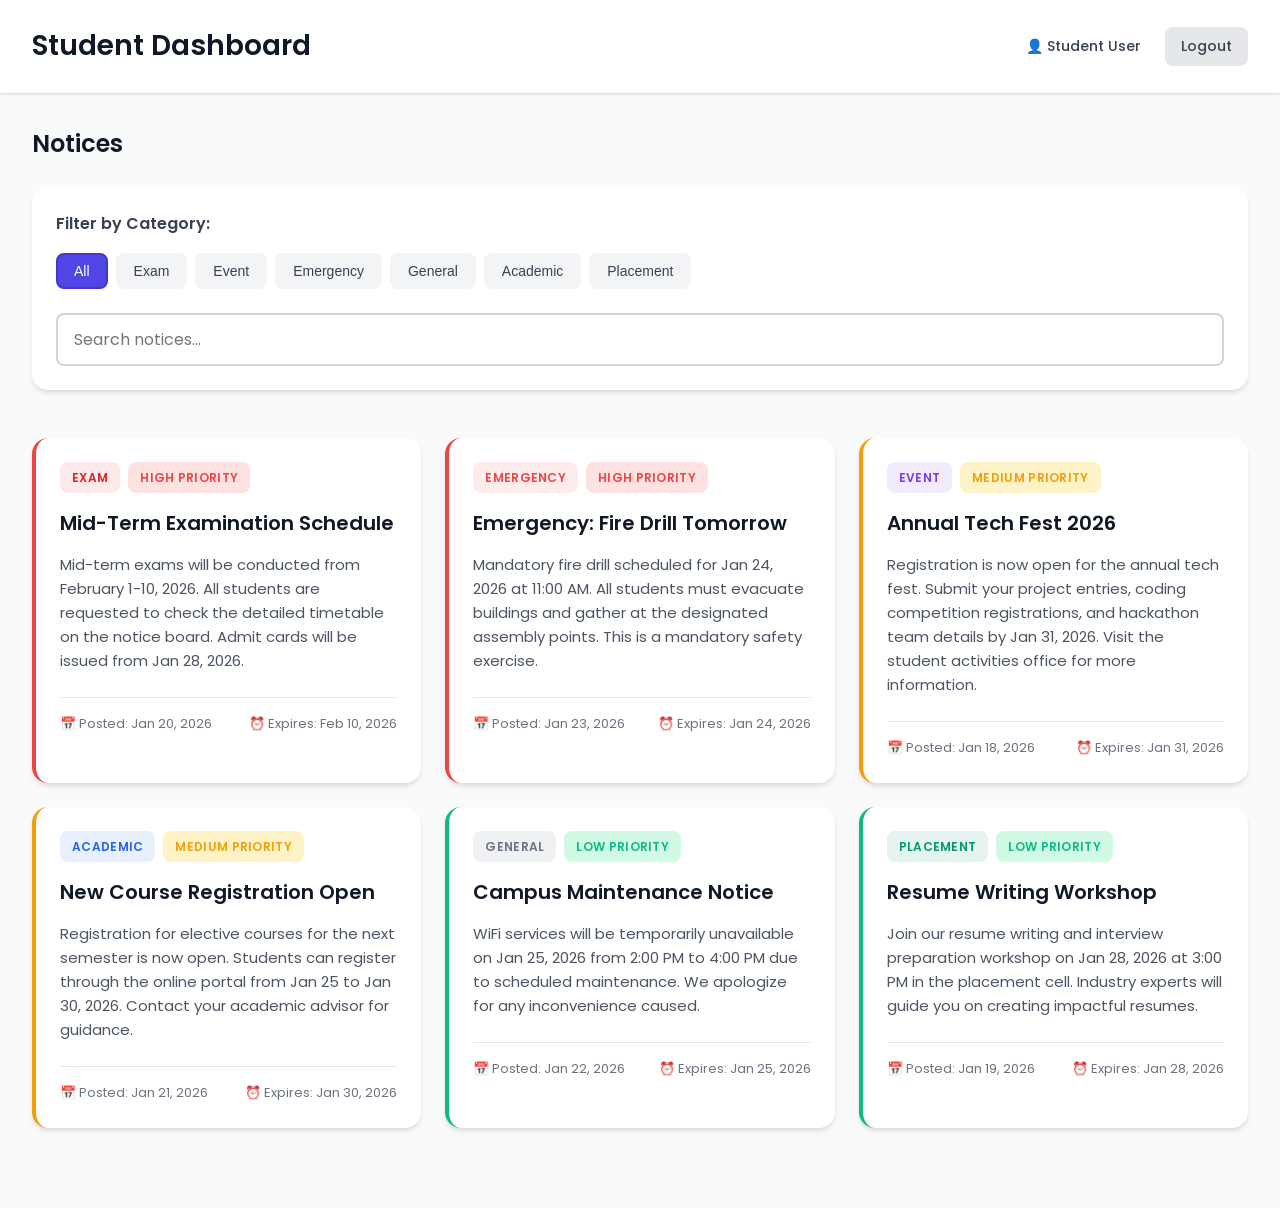
==== student/student-dashboard.html @ 52be4e05 "Create complete frontend structure with all pages and styling Co-authored-by: mokshithaburra <201184" ====
<!DOCTYPE html>
<html lang="en">
<head>
    <meta charset="UTF-8">
    <meta name="viewport" content="width=device-width, initial-scale=1.0">
    <title>Student Dashboard - Digital Notice Board System</title>
    <link rel="stylesheet" href="../css/style.css">
    <link rel="preconnect" href="https://fonts.googleapis.com">
    <link rel="preconnect" href="https://fonts.gstatic.com" crossorigin>
    <link href="https://fonts.googleapis.com/css2?family=Poppins:wght@300;400;500;600;700&display=swap" rel="stylesheet">
</head>
<body>
    <div class="dashboard-container">
        <!-- Header -->
        <header class="dashboard-header">
            <div class="header-left">
                <h1>Student Dashboard</h1>
            </div>
            <div class="header-right">
                <span class="user-info">👤 Student User</span>
                <a href="../auth/login.html" class="btn btn-secondary btn-small">Logout</a>
            </div>
        </header>
        
        <!-- Main Content -->
        <main class="dashboard-main">
            <!-- Filter Section -->
            <section class="section">
                <div class="section-header">
                    <h2>Notices</h2>
                </div>
                
                <div class="filter-bar">
                    <div class="filter-group">
                        <label>Filter by Category:</label>
                        <div class="filter-buttons">
                            <button class="filter-btn active" data-category="all">All</button>
                            <button class="filter-btn" data-category="exam">Exam</button>
                            <button class="filter-btn" data-category="event">Event</button>
                            <button class="filter-btn" data-category="emergency">Emergency</button>
                            <button class="filter-btn" data-category="general">General</button>
                            <button class="filter-btn" data-category="academic">Academic</button>
                            <button class="filter-btn" data-category="placement">Placement</button>
                        </div>
                    </div>
                    
                    <div class="search-bar">
                        <input type="text" class="search-input" placeholder="Search notices..." id="searchNotices">
                    </div>
                </div>
            </section>
            
            <!-- Notices Grid Section -->
            <section class="section">
                <div class="notices-grid" id="noticesGrid">
                    <!-- High Priority Notice -->
                    <div class="notice-card priority-high" data-category="exam">
                        <div class="notice-card-header">
                            <span class="badge badge-exam">Exam</span>
                            <span class="badge badge-high">High Priority</span>
                        </div>
                        <h3 class="notice-card-title">Mid-Term Examination Schedule</h3>
                        <p class="notice-card-description">
                            Mid-term exams will be conducted from February 1-10, 2026. 
                            All students are requested to check the detailed timetable on the notice board. 
                            Admit cards will be issued from Jan 28, 2026.
                        </p>
                        <div class="notice-card-footer">
                            <span class="notice-date">📅 Posted: Jan 20, 2026</span>
                            <span class="notice-expiry">⏰ Expires: Feb 10, 2026</span>
                        </div>
                    </div>
                    
                    <!-- High Priority Emergency Notice -->
                    <div class="notice-card priority-high" data-category="emergency">
                        <div class="notice-card-header">
                            <span class="badge badge-emergency">Emergency</span>
                            <span class="badge badge-high">High Priority</span>
                        </div>
                        <h3 class="notice-card-title">Emergency: Fire Drill Tomorrow</h3>
                        <p class="notice-card-description">
                            Mandatory fire drill scheduled for Jan 24, 2026 at 11:00 AM. 
                            All students must evacuate buildings and gather at the designated assembly points. 
                            This is a mandatory safety exercise.
                        </p>
                        <div class="notice-card-footer">
                            <span class="notice-date">📅 Posted: Jan 23, 2026</span>
                            <span class="notice-expiry">⏰ Expires: Jan 24, 2026</span>
                        </div>
                    </div>
                    
                    <!-- Medium Priority Notice -->
                    <div class="notice-card priority-medium" data-category="event">
                        <div class="notice-card-header">
                            <span class="badge badge-event">Event</span>
                            <span class="badge badge-medium">Medium Priority</span>
                        </div>
                        <h3 class="notice-card-title">Annual Tech Fest 2026</h3>
                        <p class="notice-card-description">
                            Registration is now open for the annual tech fest. Submit your project entries, 
                            coding competition registrations, and hackathon team details by Jan 31, 2026. 
                            Visit the student activities office for more information.
                        </p>
                        <div class="notice-card-footer">
                            <span class="notice-date">📅 Posted: Jan 18, 2026</span>
                            <span class="notice-expiry">⏰ Expires: Jan 31, 2026</span>
                        </div>
                    </div>
                    
                    <!-- Medium Priority Academic Notice -->
                    <div class="notice-card priority-medium" data-category="academic">
                        <div class="notice-card-header">
                            <span class="badge badge-academic">Academic</span>
                            <span class="badge badge-medium">Medium Priority</span>
                        </div>
                        <h3 class="notice-card-title">New Course Registration Open</h3>
                        <p class="notice-card-description">
                            Registration for elective courses for the next semester is now open. 
                            Students can register through the online portal from Jan 25 to Jan 30, 2026. 
                            Contact your academic advisor for guidance.
                        </p>
                        <div class="notice-card-footer">
                            <span class="notice-date">📅 Posted: Jan 21, 2026</span>
                            <span class="notice-expiry">⏰ Expires: Jan 30, 2026</span>
                        </div>
                    </div>
                    
                    <!-- Low Priority Notice -->
                    <div class="notice-card priority-low" data-category="general">
                        <div class="notice-card-header">
                            <span class="badge badge-general">General</span>
                            <span class="badge badge-low">Low Priority</span>
                        </div>
                        <h3 class="notice-card-title">Campus Maintenance Notice</h3>
                        <p class="notice-card-description">
                            WiFi services will be temporarily unavailable on Jan 25, 2026 from 2:00 PM to 4:00 PM 
                            due to scheduled maintenance. We apologize for any inconvenience caused.
                        </p>
                        <div class="notice-card-footer">
                            <span class="notice-date">📅 Posted: Jan 22, 2026</span>
                            <span class="notice-expiry">⏰ Expires: Jan 25, 2026</span>
                        </div>
                    </div>
                    
                    <!-- Low Priority Placement Notice -->
                    <div class="notice-card priority-low" data-category="placement">
                        <div class="notice-card-header">
                            <span class="badge badge-placement">Placement</span>
                            <span class="badge badge-low">Low Priority</span>
                        </div>
                        <h3 class="notice-card-title">Resume Writing Workshop</h3>
                        <p class="notice-card-description">
                            Join our resume writing and interview preparation workshop on Jan 28, 2026 at 3:00 PM 
                            in the placement cell. Industry experts will guide you on creating impactful resumes.
                        </p>
                        <div class="notice-card-footer">
                            <span class="notice-date">📅 Posted: Jan 19, 2026</span>
                            <span class="notice-expiry">⏰ Expires: Jan 28, 2026</span>
                        </div>
                    </div>
                </div>
                
                <!-- Empty State -->
                <div class="empty-state" id="emptyState" style="display: none;">
                    <div class="empty-state-icon">📭</div>
                    <h3>No Notices Found</h3>
                    <p>There are no notices matching your current filter.</p>
                </div>
            </section>
        </main>
    </div>
    
    <script>
        // Filter functionality
        const filterButtons = document.querySelectorAll('.filter-btn');
        const noticeCards = document.querySelectorAll('.notice-card');
        const emptyState = document.getElementById('emptyState');
        const noticesGrid = document.getElementById('noticesGrid');
        
        filterButtons.forEach(btn => {
            btn.addEventListener('click', function() {
                // Update active button
                filterButtons.forEach(b => b.classList.remove('active'));
                this.classList.add('active');
                
                const category = this.dataset.category;
                filterNotices(category);
            });
        });
        
        function filterNotices(category) {
            let visibleCount = 0;
            
            noticeCards.forEach(card => {
                if (category === 'all' || card.dataset.category === category) {
                    card.style.display = 'block';
                    visibleCount++;
                } else {
                    card.style.display = 'none';
                }
            });
            
            // Show/hide empty state
            if (visibleCount === 0) {
                noticesGrid.style.display = 'none';
                emptyState.style.display = 'flex';
            } else {
                noticesGrid.style.display = 'grid';
                emptyState.style.display = 'none';
            }
        }
        
        // Search functionality
        document.getElementById('searchNotices').addEventListener('input', function(e) {
            const searchTerm = e.target.value.toLowerCase();
            const activeCategory = document.querySelector('.filter-btn.active').dataset.category;
            let visibleCount = 0;
            
            noticeCards.forEach(card => {
                const title = card.querySelector('.notice-card-title').textContent.toLowerCase();
                const description = card.querySelector('.notice-card-description').textContent.toLowerCase();
                const category = card.dataset.category;
                
                const matchesSearch = title.includes(searchTerm) || description.includes(searchTerm);
                const matchesCategory = activeCategory === 'all' || category === activeCategory;
                
                if (matchesSearch && matchesCategory) {
                    card.style.display = 'block';
                    visibleCount++;
                } else {
                    card.style.display = 'none';
                }
            });
            
            // Show/hide empty state
            if (visibleCount === 0) {
                noticesGrid.style.display = 'none';
                emptyState.style.display = 'flex';
            } else {
                noticesGrid.style.display = 'grid';
                emptyState.style.display = 'none';
            }
        });
    </script>
</body>
</html>
---- css/style.css ----
/* ================================================
   Digital Notice Board System - Global Stylesheet
   ================================================ */

/* ========== CSS Reset & Base Styles ========== */
* {
    margin: 0;
    padding: 0;
    box-sizing: border-box;
}

:root {
    /* Color Palette */
    --primary-color: #4F46E5;
    --primary-dark: #4338CA;
    --primary-light: #6366F1;
    --secondary-color: #64748B;
    --secondary-dark: #475569;
    
    /* Priority Colors */
    --priority-high: #EF4444;
    --priority-high-light: #FEE2E2;
    --priority-medium: #F59E0B;
    --priority-medium-light: #FEF3C7;
    --priority-low: #10B981;
    --priority-low-light: #D1FAE5;
    
    /* Category Colors */
    --color-exam: #DC2626;
    --color-event: #7C3AED;
    --color-emergency: #EF4444;
    --color-general: #6B7280;
    --color-academic: #2563EB;
    --color-placement: #059669;
    
    /* Status Colors */
    --status-active: #10B981;
    --status-expired: #EF4444;
    
    /* Neutral Colors */
    --white: #FFFFFF;
    --gray-50: #F9FAFB;
    --gray-100: #F3F4F6;
    --gray-200: #E5E7EB;
    --gray-300: #D1D5DB;
    --gray-400: #9CA3AF;
    --gray-500: #6B7280;
    --gray-600: #4B5563;
    --gray-700: #374151;
    --gray-800: #1F2937;
    --gray-900: #111827;
    
    /* Shadows */
    --shadow-sm: 0 1px 2px 0 rgba(0, 0, 0, 0.05);
    --shadow: 0 1px 3px 0 rgba(0, 0, 0, 0.1), 0 1px 2px 0 rgba(0, 0, 0, 0.06);
    --shadow-md: 0 4px 6px -1px rgba(0, 0, 0, 0.1), 0 2px 4px -1px rgba(0, 0, 0, 0.06);
    --shadow-lg: 0 10px 15px -3px rgba(0, 0, 0, 0.1), 0 4px 6px -2px rgba(0, 0, 0, 0.05);
    --shadow-xl: 0 20px 25px -5px rgba(0, 0, 0, 0.1), 0 10px 10px -5px rgba(0, 0, 0, 0.04);
    
    /* Border Radius */
    --radius-sm: 0.375rem;
    --radius: 0.5rem;
    --radius-md: 0.75rem;
    --radius-lg: 1rem;
    --radius-xl: 1.5rem;
    
    /* Spacing */
    --spacing-xs: 0.5rem;
    --spacing-sm: 1rem;
    --spacing-md: 1.5rem;
    --spacing-lg: 2rem;
    --spacing-xl: 3rem;
    
    /* Typography */
    --font-family: 'Poppins', -apple-system, BlinkMacSystemFont, 'Segoe UI', sans-serif;
}

body {
    font-family: var(--font-family);
    font-size: 16px;
    line-height: 1.6;
    color: var(--gray-800);
    background-color: var(--gray-50);
    min-height: 100vh;
}

/* ========== Landing Page Styles ========== */
.landing-container {
    min-height: 100vh;
    display: flex;
    align-items: center;
    justify-content: center;
    background: linear-gradient(135deg, var(--primary-color) 0%, var(--primary-dark) 100%);
    padding: var(--spacing-md);
}

.landing-content {
    max-width: 1200px;
    width: 100%;
    text-align: center;
}

.landing-header {
    margin-bottom: var(--spacing-xl);
}

.landing-title {
    font-size: 3.5rem;
    font-weight: 700;
    color: var(--white);
    margin-bottom: var(--spacing-sm);
    text-shadow: 0 4px 6px rgba(0, 0, 0, 0.1);
}

.landing-subtitle {
    font-size: 1.5rem;
    color: rgba(255, 255, 255, 0.9);
    font-weight: 300;
}

.landing-features {
    display: grid;
    grid-template-columns: repeat(auto-fit, minmax(280px, 1fr));
    gap: var(--spacing-lg);
    margin-bottom: var(--spacing-xl);
}

.feature-card {
    background: var(--white);
    padding: var(--spacing-lg);
    border-radius: var(--radius-lg);
    box-shadow: var(--shadow-xl);
    transition: transform 0.3s ease, box-shadow 0.3s ease;
}

.feature-card:hover {
    transform: translateY(-5px);
    box-shadow: 0 25px 50px -12px rgba(0, 0, 0, 0.25);
}

.feature-icon {
    font-size: 3rem;
    margin-bottom: var(--spacing-sm);
}

.feature-card h3 {
    font-size: 1.5rem;
    color: var(--gray-900);
    margin-bottom: var(--spacing-xs);
}

.feature-card p {
    color: var(--gray-600);
    font-size: 1rem;
}

.landing-actions {
    margin-bottom: var(--spacing-xl);
}

.landing-footer {
    color: rgba(255, 255, 255, 0.7);
    font-size: 0.875rem;
}

/* ========== Login Page Styles ========== */
.login-container {
    min-height: 100vh;
    display: flex;
    align-items: center;
    justify-content: center;
    background: linear-gradient(135deg, var(--primary-light) 0%, var(--primary-color) 100%);
    padding: var(--spacing-md);
}

.login-card {
    background: var(--white);
    padding: var(--spacing-xl);
    border-radius: var(--radius-xl);
    box-shadow: var(--shadow-xl);
    width: 100%;
    max-width: 450px;
}

.login-header {
    text-align: center;
    margin-bottom: var(--spacing-lg);
}

.login-header h1 {
    font-size: 2rem;
    color: var(--gray-900);
    margin-bottom: var(--spacing-xs);
}

.login-header p {
    color: var(--gray-600);
    font-size: 1rem;
}

.login-form {
    margin-bottom: var(--spacing-md);
}

.login-footer {
    text-align: center;
    margin-top: var(--spacing-md);
}

/* ========== Form Styles ========== */
.form-group {
    margin-bottom: var(--spacing-md);
}

.form-group label {
    display: block;
    font-weight: 500;
    color: var(--gray-700);
    margin-bottom: var(--spacing-xs);
    font-size: 0.875rem;
}

.form-group input,
.form-group select,
.form-group textarea {
    width: 100%;
    padding: 0.75rem 1rem;
    border: 2px solid var(--gray-300);
    border-radius: var(--radius);
    font-size: 1rem;
    font-family: var(--font-family);
    transition: border-color 0.3s ease, box-shadow 0.3s ease;
}

.form-group input:focus,
.form-group select:focus,
.form-group textarea:focus {
    outline: none;
    border-color: var(--primary-color);
    box-shadow: 0 0 0 3px rgba(79, 70, 229, 0.1);
}

.form-group textarea {
    resize: vertical;
    min-height: 100px;
}

.form-row {
    display: grid;
    gap: var(--spacing-md);
    margin-bottom: var(--spacing-md);
}

.form-row-3 {
    grid-template-columns: repeat(auto-fit, minmax(200px, 1fr));
}

.form-actions {
    display: flex;
    gap: var(--spacing-sm);
    margin-top: var(--spacing-lg);
}

/* ========== Button Styles ========== */
.btn {
    display: inline-flex;
    align-items: center;
    justify-content: center;
    padding: 0.75rem 1.5rem;
    font-size: 1rem;
    font-weight: 500;
    font-family: var(--font-family);
    text-decoration: none;
    border: none;
    border-radius: var(--radius);
    cursor: pointer;
    transition: all 0.3s ease;
    white-space: nowrap;
}

.btn-primary {
    background-color: var(--primary-color);
    color: var(--white);
}

.btn-primary:hover {
    background-color: var(--primary-dark);
    transform: translateY(-2px);
    box-shadow: var(--shadow-lg);
}

.btn-secondary {
    background-color: var(--gray-200);
    color: var(--gray-700);
}

.btn-secondary:hover {
    background-color: var(--gray-300);
}

.btn-small {
    padding: 0.5rem 1rem;
    font-size: 0.875rem;
}

.btn-large {
    padding: 1rem 2rem;
    font-size: 1.125rem;
}

.btn-full {
    width: 100%;
}

.btn-icon {
    background: none;
    border: none;
    cursor: pointer;
    font-size: 1.25rem;
    padding: 0.5rem;
    border-radius: var(--radius-sm);
    transition: background-color 0.2s ease;
}

.btn-icon:hover {
    background-color: var(--gray-100);
}

.btn-edit:hover {
    background-color: rgba(59, 130, 246, 0.1);
}

.btn-delete:hover {
    background-color: rgba(239, 68, 68, 0.1);
}

/* ========== Dashboard Layout ========== */
.dashboard-container {
    min-height: 100vh;
    display: flex;
    flex-direction: column;
}

.dashboard-header {
    background: var(--white);
    padding: var(--spacing-md) var(--spacing-lg);
    box-shadow: var(--shadow);
    display: flex;
    justify-content: space-between;
    align-items: center;
    position: sticky;
    top: 0;
    z-index: 100;
}

.header-left h1 {
    font-size: 1.75rem;
    color: var(--gray-900);
    font-weight: 600;
}

.header-right {
    display: flex;
    align-items: center;
    gap: var(--spacing-md);
}

.user-info {
    color: var(--gray-700);
    font-weight: 500;
    font-size: 0.875rem;
}

.dashboard-main {
    flex: 1;
    padding: var(--spacing-lg);
    max-width: 1400px;
    width: 100%;
    margin: 0 auto;
}

/* ========== Section Styles ========== */
.section {
    margin-bottom: var(--spacing-xl);
}

.section-header {
    display: flex;
    justify-content: space-between;
    align-items: center;
    margin-bottom: var(--spacing-md);
}

.section-header h2 {
    font-size: 1.5rem;
    color: var(--gray-900);
    font-weight: 600;
}

.section-actions {
    display: flex;
    gap: var(--spacing-sm);
}

/* ========== Card Styles ========== */
.card {
    background: var(--white);
    padding: var(--spacing-lg);
    border-radius: var(--radius-lg);
    box-shadow: var(--shadow-md);
}

/* ========== Notice Form Styles ========== */
.notice-form {
    max-width: 100%;
}

/* ========== Table Styles ========== */
.notices-table-container {
    background: var(--white);
    border-radius: var(--radius-lg);
    box-shadow: var(--shadow-md);
    overflow: hidden;
}

.notices-table {
    width: 100%;
    border-collapse: collapse;
}

.notices-table thead {
    background-color: var(--gray-100);
}

.notices-table th {
    padding: 1rem;
    text-align: left;
    font-weight: 600;
    color: var(--gray-700);
    font-size: 0.875rem;
    text-transform: uppercase;
    letter-spacing: 0.05em;
}

.notices-table td {
    padding: 1rem;
    border-top: 1px solid var(--gray-200);
}

.notices-table tbody tr:hover {
    background-color: var(--gray-50);
}

.notice-title-cell strong {
    display: block;
    color: var(--gray-900);
    margin-bottom: 0.25rem;
}

.notice-desc {
    font-size: 0.875rem;
    color: var(--gray-600);
    margin: 0;
}

.action-buttons {
    display: flex;
    gap: 0.5rem;
}

/* ========== Badge Styles ========== */
.badge {
    display: inline-block;
    padding: 0.375rem 0.75rem;
    font-size: 0.75rem;
    font-weight: 600;
    border-radius: var(--radius);
    text-transform: uppercase;
    letter-spacing: 0.025em;
}

/* Priority Badges */
.badge-high {
    background-color: var(--priority-high-light);
    color: var(--priority-high);
}

.badge-medium {
    background-color: var(--priority-medium-light);
    color: var(--priority-medium);
}

.badge-low {
    background-color: var(--priority-low-light);
    color: var(--priority-low);
}

/* Category Badges */
.badge-exam {
    background-color: rgba(220, 38, 38, 0.1);
    color: var(--color-exam);
}

.badge-event {
    background-color: rgba(124, 58, 237, 0.1);
    color: var(--color-event);
}

.badge-emergency {
    background-color: rgba(239, 68, 68, 0.1);
    color: var(--color-emergency);
}

.badge-general {
    background-color: rgba(107, 114, 128, 0.1);
    color: var(--color-general);
}

.badge-academic {
    background-color: rgba(37, 99, 235, 0.1);
    color: var(--color-academic);
}

.badge-placement {
    background-color: rgba(5, 150, 105, 0.1);
    color: var(--color-placement);
}

/* Status */
.status-active {
    color: var(--status-active);
    font-weight: 600;
    font-size: 0.875rem;
}

.status-expired {
    color: var(--status-expired);
    font-weight: 600;
    font-size: 0.875rem;
}

/* ========== Filter Bar Styles ========== */
.filter-bar {
    background: var(--white);
    padding: var(--spacing-md);
    border-radius: var(--radius-lg);
    box-shadow: var(--shadow-md);
    margin-bottom: var(--spacing-lg);
}

.filter-group {
    margin-bottom: var(--spacing-md);
}

.filter-group label {
    display: block;
    font-weight: 600;
    color: var(--gray-700);
    margin-bottom: var(--spacing-sm);
}

.filter-buttons {
    display: flex;
    flex-wrap: wrap;
    gap: var(--spacing-xs);
}

.filter-btn {
    padding: 0.5rem 1rem;
    background-color: var(--gray-100);
    color: var(--gray-700);
    border: 2px solid transparent;
    border-radius: var(--radius);
    font-size: 0.875rem;
    font-weight: 500;
    cursor: pointer;
    transition: all 0.2s ease;
}

.filter-btn:hover {
    background-color: var(--gray-200);
}

.filter-btn.active {
    background-color: var(--primary-color);
    color: var(--white);
    border-color: var(--primary-dark);
}

.search-bar {
    margin-top: var(--spacing-md);
}

.search-input {
    width: 100%;
    padding: 0.75rem 1rem;
    border: 2px solid var(--gray-300);
    border-radius: var(--radius);
    font-size: 1rem;
    font-family: var(--font-family);
    transition: border-color 0.3s ease;
}

.search-input:focus {
    outline: none;
    border-color: var(--primary-color);
}

/* ========== Notice Cards Grid ========== */
.notices-grid {
    display: grid;
    grid-template-columns: repeat(auto-fill, minmax(350px, 1fr));
    gap: var(--spacing-md);
}

.notice-card {
    background: var(--white);
    border-radius: var(--radius-lg);
    padding: var(--spacing-md);
    box-shadow: var(--shadow-md);
    transition: transform 0.2s ease, box-shadow 0.2s ease;
    border-left: 4px solid;
}

.notice-card:hover {
    transform: translateY(-4px);
    box-shadow: var(--shadow-xl);
}

/* Priority-based borders */
.notice-card.priority-high {
    border-left-color: var(--priority-high);
}

.notice-card.priority-medium {
    border-left-color: var(--priority-medium);
}

.notice-card.priority-low {
    border-left-color: var(--priority-low);
}

.notice-card-header {
    display: flex;
    gap: var(--spacing-xs);
    margin-bottom: var(--spacing-sm);
    flex-wrap: wrap;
}

.notice-card-title {
    font-size: 1.25rem;
    font-weight: 600;
    color: var(--gray-900);
    margin-bottom: var(--spacing-sm);
    line-height: 1.4;
}

.notice-card-description {
    color: var(--gray-600);
    font-size: 0.9375rem;
    line-height: 1.6;
    margin-bottom: var(--spacing-md);
}

.notice-card-footer {
    display: flex;
    justify-content: space-between;
    align-items: center;
    padding-top: var(--spacing-sm);
    border-top: 1px solid var(--gray-200);
    font-size: 0.8125rem;
    color: var(--gray-500);
    flex-wrap: wrap;
    gap: var(--spacing-xs);
}

/* ========== Empty State ========== */
.empty-state {
    display: flex;
    flex-direction: column;
    align-items: center;
    justify-content: center;
    padding: var(--spacing-xl);
    background: var(--white);
    border-radius: var(--radius-lg);
    box-shadow: var(--shadow-md);
    text-align: center;
}

.empty-state-icon {
    font-size: 4rem;
    margin-bottom: var(--spacing-md);
}

.empty-state h3 {
    font-size: 1.5rem;
    color: var(--gray-900);
    margin-bottom: var(--spacing-xs);
}

.empty-state p {
    color: var(--gray-600);
}

/* ========== Link Styles ========== */
.link-secondary {
    color: var(--gray-600);
    text-decoration: none;
    font-size: 0.875rem;
    transition: color 0.2s ease;
}

.link-secondary:hover {
    color: var(--primary-color);
}

/* ========== Responsive Design ========== */

/* Tablet */
@media (max-width: 1024px) {
    .landing-title {
        font-size: 2.5rem;
    }
    
    .landing-subtitle {
        font-size: 1.25rem;
    }
    
    .notices-grid {
        grid-template-columns: repeat(auto-fill, minmax(300px, 1fr));
    }
}

/* Mobile */
@media (max-width: 768px) {
    .landing-title {
        font-size: 2rem;
    }
    
    .landing-subtitle {
        font-size: 1rem;
    }
    
    .landing-features {
        grid-template-columns: 1fr;
    }
    
    .dashboard-header {
        flex-direction: column;
        gap: var(--spacing-sm);
        align-items: flex-start;
    }
    
    .header-right {
        width: 100%;
        justify-content: space-between;
    }
    
    .header-left h1 {
        font-size: 1.5rem;
    }
    
    .dashboard-main {
        padding: var(--spacing-sm);
    }
    
    .form-row-3 {
        grid-template-columns: 1fr;
    }
    
    .form-actions {
        flex-direction: column;
    }
    
    .notices-grid {
        grid-template-columns: 1fr;
    }
    
    .notices-table-container {
        overflow-x: auto;
    }
    
    .notices-table {
        min-width: 800px;
    }
    
    .filter-buttons {
        justify-content: center;
    }
    
    .notice-card-footer {
        flex-direction: column;
        align-items: flex-start;
    }
}

/* Small Mobile */
@media (max-width: 480px) {
    .landing-title {
        font-size: 1.75rem;
    }
    
    .login-card {
        padding: var(--spacing-md);
    }
    
    .btn-large {
        padding: 0.875rem 1.5rem;
        font-size: 1rem;
    }
}

/* ========== Animations ========== */
@keyframes fadeIn {
    from {
        opacity: 0;
        transform: translateY(10px);
    }
    to {
        opacity: 1;
        transform: translateY(0);
    }
}

.notice-card,
.feature-card {
    animation: fadeIn 0.3s ease-out;
}

/* ========== Print Styles ========== */
@media print {
    .dashboard-header,
    .filter-bar,
    .btn,
    .action-buttons {
        display: none;
    }
    
    .notice-card {
        break-inside: avoid;
    }
}
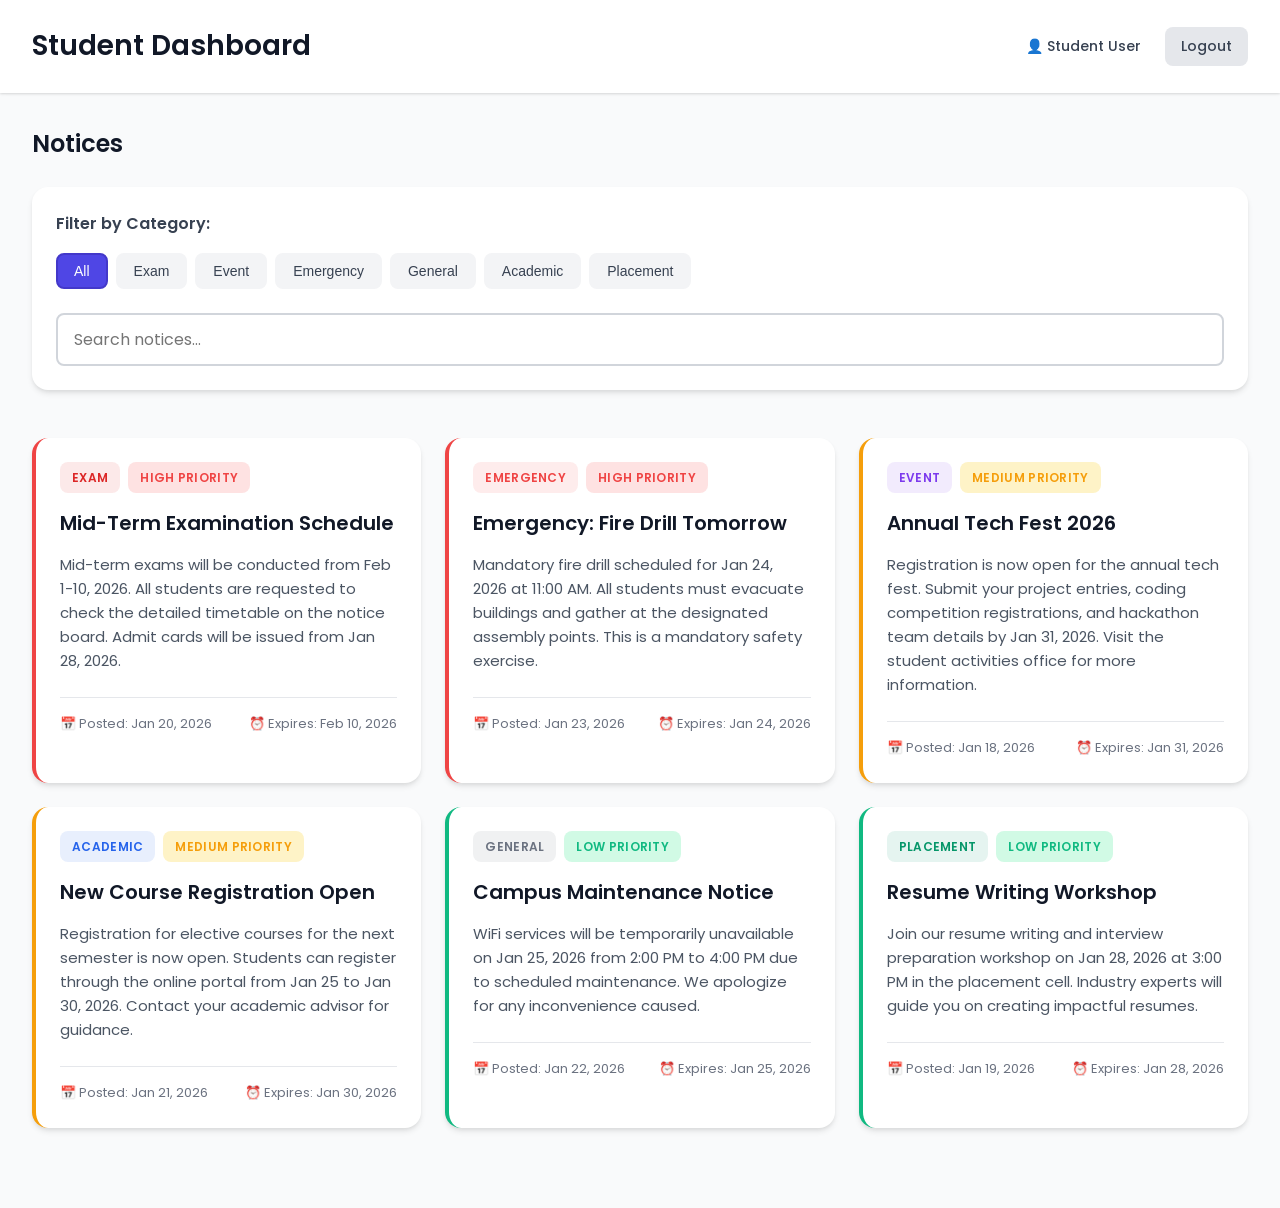
==== commit 866e0f48: "Update README with comprehensive documentation and fix date format consistency Co-authored-by: moksh" ====
--- a/student/student-dashboard.html
+++ b/student/student-dashboard.html
@@ -61,7 +61,7 @@
                         </div>
                         <h3 class="notice-card-title">Mid-Term Examination Schedule</h3>
                         <p class="notice-card-description">
-                            Mid-term exams will be conducted from February 1-10, 2026. 
+                            Mid-term exams will be conducted from Feb 1-10, 2026. 
                             All students are requested to check the detailed timetable on the notice board. 
                             Admit cards will be issued from Jan 28, 2026.
                         </p>
